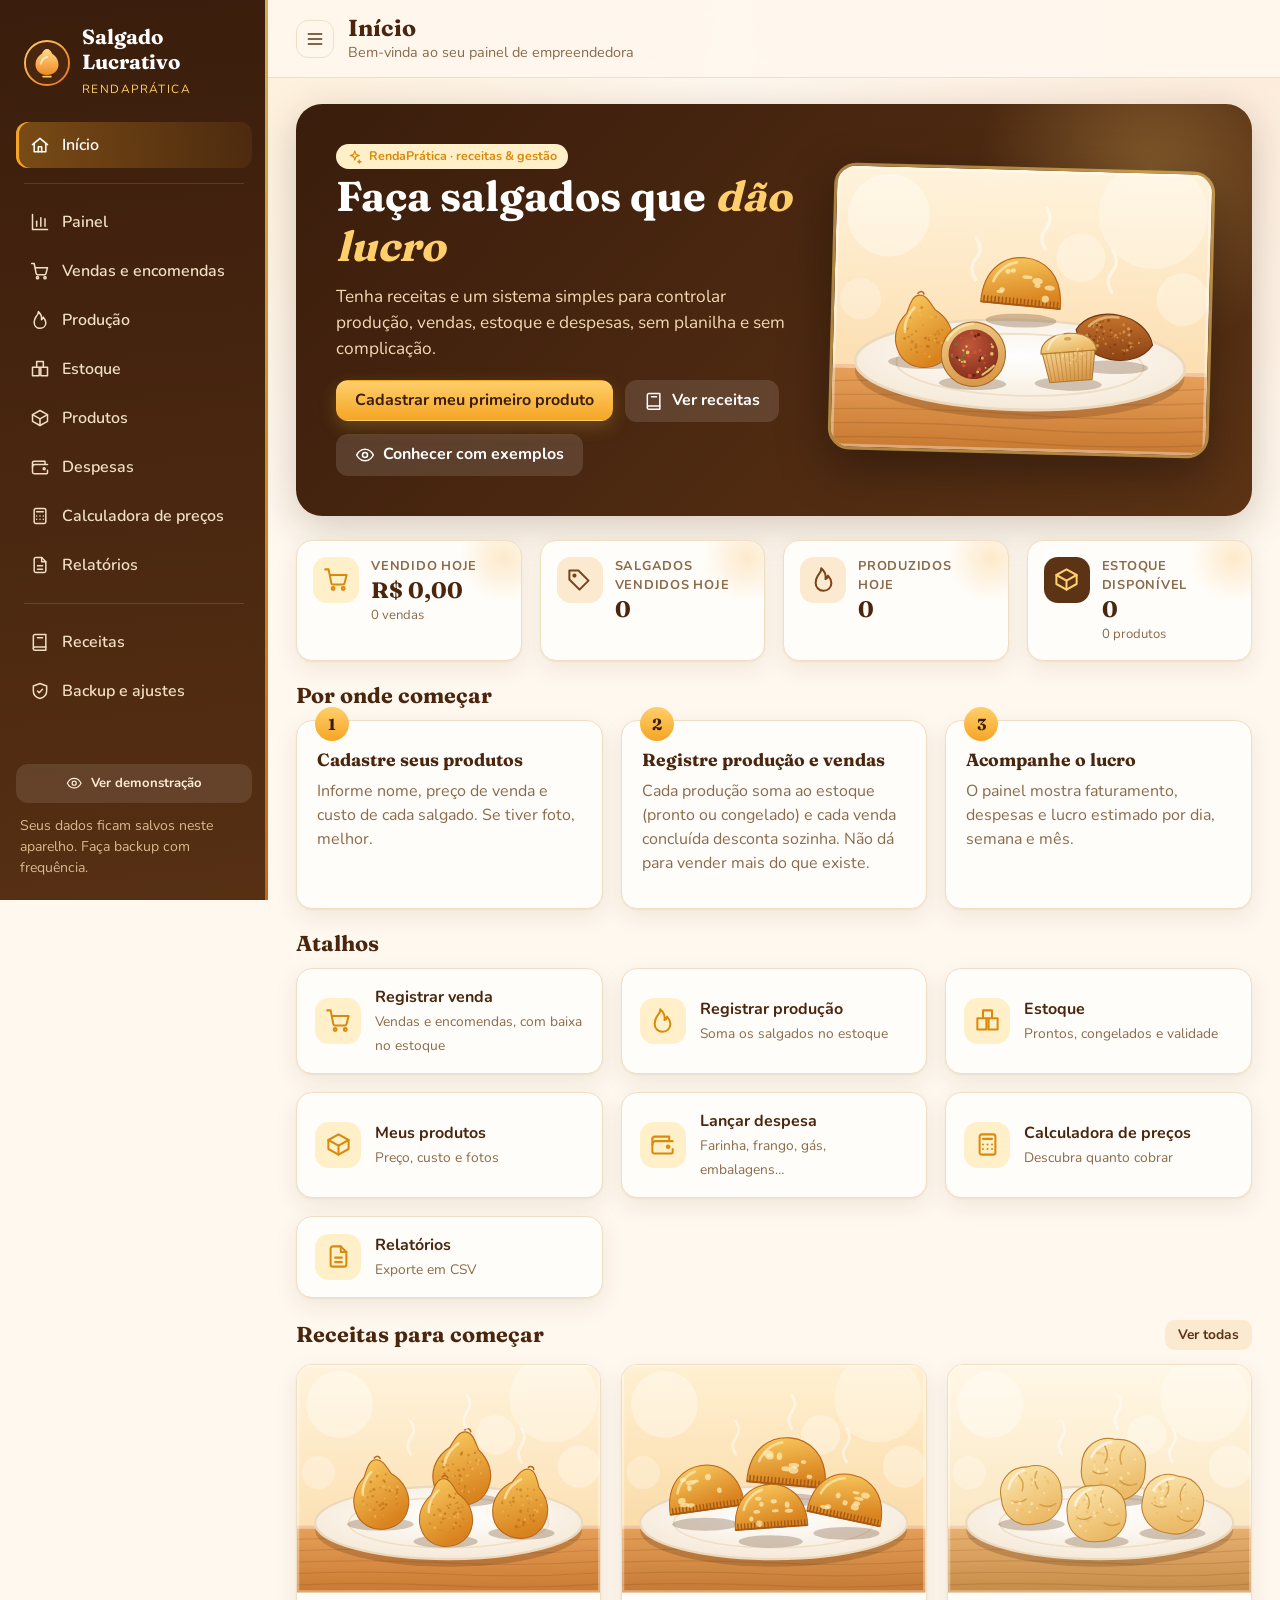
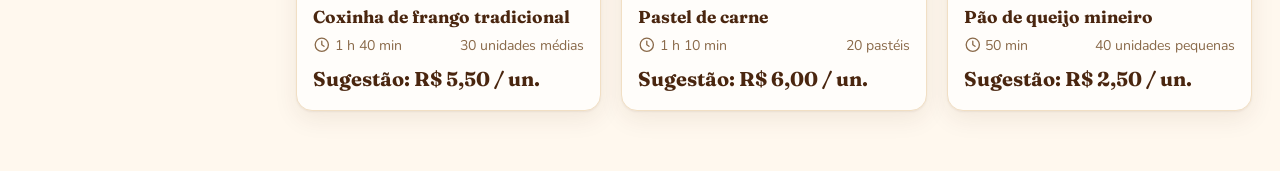
==== index.html @ 2cbf1160 "1commit" ====
<!DOCTYPE html>
<html lang="pt-BR">
<head>
<meta charset="utf-8">
<meta name="viewport" content="width=device-width, initial-scale=1, viewport-fit=cover">
<title>Salgado Lucrativo — Receitas e gestão para o seu negócio de salgados</title>
<meta name="description" content="Receitas e um sistema completo de vendas, produção, estoque e lucro para quem faz e vende salgados caseiros.">
<meta name="theme-color" content="#3a1d0c">
<link rel="stylesheet" href="css/style.css">
</head>
<body data-page="index" data-title="Início" data-sub="Bem-vinda ao seu painel de empreendedora">
<main id="content" class="content">
  <div class="loading"><div><div class="spinner"></div>Carregando…</div></div>
</main>
<script src="js/calc.js"></script>
<script src="js/database.js"></script>
<script src="js/art.js"></script>
<script src="js/auth.js"></script>
<script src="js/app.js"></script>
<script src="js/recipes-data.js"></script>
<script src="js/home.js"></script>
</body>
</html>
---- css/style.css ----
/* Salgado Lucrativo (RendaPrática) — tema laranja, creme, amarelo suave e marrom */
@font-face { font-family: 'Fraunces'; font-weight: 600; font-display: swap; src: url('../fonts/fraunces-latin-600-normal.woff2') format('woff2'); }
@font-face { font-family: 'Fraunces'; font-weight: 700; font-display: swap; src: url('../fonts/fraunces-latin-700-normal.woff2') format('woff2'); }
@font-face { font-family: 'Nunito'; font-weight: 400; font-display: swap; src: url('../fonts/nunito-latin-400-normal.woff2') format('woff2'); }
@font-face { font-family: 'Nunito'; font-weight: 600; font-display: swap; src: url('../fonts/nunito-latin-600-normal.woff2') format('woff2'); }
@font-face { font-family: 'Nunito'; font-weight: 700; font-display: swap; src: url('../fonts/nunito-latin-700-normal.woff2') format('woff2'); }
@font-face { font-family: 'Nunito'; font-weight: 800; font-display: swap; src: url('../fonts/nunito-latin-800-normal.woff2') format('woff2'); }

:root {
  --brown-950: #2a1408; --brown-900: #3a1d0c; --brown-800: #4a260f; --brown-700: #5c3315; --brown-600: #7a4318; --brown-500: #8f5a2c;
  --orange: #e8731a; --sun: #f5a524; --sun-600: #d98a0b; --sun-300: #ffcf6b; --sun-100: #fff0c9;
  --cream: #fff8ee; --beige: #fbe9d0; --beige-2: #f3d9b3; --paper: #fffdfa; --line: #f1dfc4;
  --text: #3b2412; --muted: #8a6a4a; --ok: #3f7d4f; --ok-bg: #e4f1e6; --warn: #b7791f; --warn-bg: #fbefd2; --bad: #b3372f; --bad-bg: #f9e0dc;
  --radius: 16px; --radius-sm: 10px;
  --shadow: 0 1px 2px rgba(74, 38, 15, .06), 0 8px 24px rgba(74, 38, 15, .08);
  --shadow-lg: 0 10px 40px rgba(58, 29, 12, .22);
  --sidebar-w: 268px;
  --font-body: 'Nunito', system-ui, -apple-system, 'Segoe UI', Roboto, sans-serif;
  --font-title: 'Fraunces', Georgia, 'Times New Roman', serif;
}
* { box-sizing: border-box; }
[hidden] { display: none !important; }
html { -webkit-text-size-adjust: 100%; }
body { margin: 0; font-family: var(--font-body); color: var(--text); background: var(--cream); line-height: 1.5; font-size: 16px;
  background-image: radial-gradient(circle at 12% -10%, rgba(245, 165, 36, .13), transparent 40%), radial-gradient(circle at 100% 0%, rgba(232, 115, 26, .10), transparent 35%); background-attachment: fixed; }
h1, h2, h3 { font-family: var(--font-title); color: var(--brown-800); line-height: 1.2; margin: 0 0 .5em; }
h1 { font-size: 1.9rem; } h2 { font-size: 1.35rem; } h3 { font-size: 1.1rem; }
p { margin: 0 0 .8em; } a { color: var(--brown-600); }
img, svg { max-width: 100%; }
button, input, select, textarea { font: inherit; color: inherit; }
.sr-only { position: absolute; width: 1px; height: 1px; overflow: hidden; clip: rect(0 0 0 0); white-space: nowrap; }
.icon { width: 1.25em; height: 1.25em; fill: none; stroke: currentColor; stroke-width: 1.8; stroke-linecap: round; stroke-linejoin: round; flex: none; vertical-align: -.2em; }

/* ---------- Estrutura ---------- */
.shell { min-height: 100vh; display: flex; }
.sidebar { width: var(--sidebar-w); flex: none; background: linear-gradient(175deg, var(--brown-900), var(--brown-700) 120%); color: #fdebd3; padding: 22px 16px; position: fixed; inset: 0 auto 0 0; display: flex; flex-direction: column; z-index: 60; overflow-y: auto; transition: transform .25s ease; }
.sidebar::after { content: ''; position: absolute; right: 0; top: 0; bottom: 0; width: 3px; background: linear-gradient(var(--sun-300), var(--sun), var(--orange)); opacity: .8; }
.brand { display: flex; align-items: center; gap: 12px; padding: 4px 8px 22px; text-decoration: none; color: inherit; }
.brand-logo { width: 46px; height: 46px; flex: none; }
.brand-name { font-family: var(--font-title); font-weight: 700; font-size: 1.28rem; color: #fff; line-height: 1.1; }
.brand-tag { font-size: .74rem; letter-spacing: .12em; text-transform: uppercase; color: var(--sun-300); }
.nav { display: flex; flex-direction: column; gap: 3px; }
.nav a { display: flex; align-items: center; gap: 12px; padding: 11px 14px; border-radius: 12px; color: #f1dfc4; text-decoration: none; font-weight: 600; transition: background .15s, color .15s; }
.nav a:hover { background: rgba(255, 255, 255, .08); color: #fff; }
.nav a.active { background: linear-gradient(90deg, rgba(245, 165, 36, .32), rgba(245, 165, 36, .08)); color: #fff; box-shadow: inset 3px 0 0 var(--sun); }
.nav-sep { height: 1px; background: rgba(255, 255, 255, .12); margin: 12px 8px; }
.side-foot { margin-top: auto; padding-top: 18px; font-size: .82rem; color: #d9b98f; }
.side-foot .btn { width: 100%; justify-content: center; }
.main-col { margin-left: var(--sidebar-w); flex: 1; min-width: 0; display: flex; flex-direction: column; }
.topbar { position: sticky; top: 0; z-index: 40; display: flex; align-items: center; gap: 14px; padding: 14px 28px; background: rgba(255, 248, 238, .88); backdrop-filter: blur(10px); border-bottom: 1px solid var(--line); }
.topbar h1 { font-size: 1.45rem; margin: 0; }
.topbar .sub { color: var(--muted); font-size: .9rem; margin: 0; }
.topbar .grow { flex: 1; min-width: 0; }
.menu-btn { display: none; }
.content { padding: 26px 28px 60px; max-width: 1280px; width: 100%; margin: 0 auto; }
.bottomnav { display: none; }
.backdrop { display: none; }

.demo-banner { background: linear-gradient(90deg, var(--sun-100), #fff1d2); border-bottom: 1px solid var(--sun-300); color: var(--brown-700); padding: 10px 28px; display: flex; gap: 12px; align-items: center; flex-wrap: wrap; font-size: .92rem; }
.demo-banner strong { color: var(--brown-800); }
.demo-banner .btn { padding: 6px 12px; font-size: .85rem; }
.pill { display: inline-flex; align-items: center; gap: 6px; padding: 3px 11px; border-radius: 999px; background: var(--beige); color: var(--brown-600); font-size: .78rem; font-weight: 700; }
.pill.gold { background: var(--sun-100); color: var(--sun-600); } .pill.ok { background: var(--ok-bg); color: var(--ok); } .pill.warn { background: var(--warn-bg); color: var(--warn); } .pill.bad { background: var(--bad-bg); color: var(--bad); }

/* ---------- Componentes ---------- */
.card { background: var(--paper); border: 1px solid var(--line); border-radius: var(--radius); box-shadow: var(--shadow); padding: 22px; }
.card + .card, .section + .section { margin-top: 22px; }
.grid > .card, .grid > .card + .card, .grid > .section, .grid > .section + .section { margin-top: 0; }
.card-head { display: flex; align-items: center; justify-content: space-between; gap: 12px; flex-wrap: wrap; margin-bottom: 14px; }
.card-head h2, .card-head h3 { margin: 0; }
.muted { color: var(--muted); } .small { font-size: .88rem; } .right { text-align: right; } .center { text-align: center; }
.grid { display: grid; gap: 18px; }
.g2 { grid-template-columns: repeat(2, minmax(0, 1fr)); } .g3 { grid-template-columns: repeat(3, minmax(0, 1fr)); } .g4 { grid-template-columns: repeat(4, minmax(0, 1fr)); }
.row { display: flex; gap: 12px; align-items: center; flex-wrap: wrap; }
.row.between { justify-content: space-between; }
.split-a { grid-template-columns: minmax(0, 1.7fr) minmax(0, 1fr); } .split-b { grid-template-columns: minmax(0, 1fr) minmax(0, 1.1fr); align-items: start; }
.section { margin-top: 24px; }
.page-intro { margin-bottom: 22px; color: var(--muted); max-width: 70ch; }

.btn { display: inline-flex; align-items: center; gap: 8px; border: 1px solid transparent; border-radius: 12px; padding: 10px 18px; font-weight: 700; cursor: pointer; background: var(--beige); color: var(--brown-700); text-decoration: none; transition: transform .1s, box-shadow .15s, background .15s; line-height: 1.2; }
.btn:hover { background: var(--beige-2); } .btn:active { transform: translateY(1px); }
.btn:focus-visible, input:focus-visible, select:focus-visible, textarea:focus-visible, a:focus-visible, summary:focus-visible { outline: 3px solid var(--sun); outline-offset: 2px; }
.btn.primary { background: linear-gradient(180deg, var(--brown-600), var(--brown-800)); color: #fff; box-shadow: 0 6px 16px rgba(74, 38, 15, .28); }
.btn.primary:hover { background: linear-gradient(180deg, var(--brown-500), var(--brown-700)); }
.btn.gold { background: linear-gradient(180deg, var(--sun-300), var(--sun)); color: var(--brown-900); box-shadow: 0 6px 16px rgba(176, 138, 52, .35); }
.btn.gold:hover { background: linear-gradient(180deg, #ffd98a, var(--sun-600)); }
.btn.danger { background: var(--bad-bg); color: var(--bad); } .btn.danger:hover { background: #f3c9c3; }
.btn.danger.solid { background: var(--bad); color: #fff; } .btn.danger.solid:hover { background: #962d27; }
.btn.ghost { background: transparent; border-color: var(--line); } .btn.ghost:hover { background: var(--beige); }
.btn.sm { padding: 6px 12px; font-size: .86rem; border-radius: 10px; }
.btn.icon-only { padding: 8px; } .btn:disabled { opacity: .55; cursor: not-allowed; }

.field { display: flex; flex-direction: column; gap: 5px; min-width: 0; }
.field label, .label { font-weight: 700; font-size: .9rem; color: var(--brown-700); }
.field label .opt { font-weight: 400; color: var(--muted); }
input[type=text], input[type=date], input[type=number], input[type=month], select, textarea { width: 100%; border: 1.5px solid var(--beige-2); background: #fff; border-radius: var(--radius-sm); padding: 11px 13px; min-height: 46px; transition: border-color .15s, box-shadow .15s; }
textarea { min-height: 96px; resize: vertical; }
input:focus, select:focus, textarea:focus { border-color: var(--sun); box-shadow: 0 0 0 3px rgba(245, 165, 36, .25); outline: none; }
.field.invalid input, .field.invalid select, .field.invalid textarea { border-color: var(--bad); background: #fffafa; }
.err { color: var(--bad); font-size: .83rem; min-height: 0; } .err:empty { display: none; }
.hint { color: var(--muted); font-size: .83rem; }
.form-grid { display: grid; gap: 16px; grid-template-columns: repeat(12, minmax(0, 1fr)); }
.form-grid > * { grid-column: span 12; }
.c3 { grid-column: span 3 !important; } .c4 { grid-column: span 4 !important; } .c5 { grid-column: span 5 !important; } .c6 { grid-column: span 6 !important; } .c8 { grid-column: span 8 !important; }
.form-actions { display: flex; gap: 10px; flex-wrap: wrap; margin-top: 6px; }
.check { display: flex; gap: 10px; align-items: flex-start; font-size: .94rem; } .check input { width: 20px; height: 20px; margin-top: 2px; accent-color: var(--brown-600); }
.segmented { display: inline-flex; background: var(--beige); border-radius: 12px; padding: 4px; gap: 2px; flex-wrap: wrap; }
.segmented button { border: 0; background: transparent; padding: 8px 16px; border-radius: 9px; font-weight: 700; cursor: pointer; color: var(--brown-600); }
.segmented button.on { background: #fff; color: var(--brown-800); box-shadow: 0 1px 4px rgba(74, 38, 15, .18); }
.liveline { display: flex; gap: 22px; flex-wrap: wrap; background: var(--cream); border: 1px dashed var(--sun); border-radius: 12px; padding: 12px 16px; }
.liveline b { font-size: 1.15rem; color: var(--brown-800); display: block; } .liveline span { font-size: .8rem; color: var(--muted); text-transform: uppercase; letter-spacing: .05em; }
.pos { color: var(--ok) !important; } .neg { color: var(--bad) !important; }

/* Cartões de indicadores */
.stat { position: relative; overflow: hidden; background: var(--paper); border: 1px solid var(--line); border-radius: var(--radius); padding: 18px 18px 16px; box-shadow: var(--shadow); display: flex; gap: 14px; align-items: flex-start; }
.stat::after { content: ''; position: absolute; right: -28px; top: -28px; width: 90px; height: 90px; border-radius: 50%; background: radial-gradient(circle, rgba(245, 165, 36, .22), transparent 70%); }
.stat .ico { width: 46px; height: 46px; border-radius: 14px; display: grid; place-items: center; background: var(--beige); color: var(--brown-600); flex: none; font-size: 1.35rem; }
.stat.gold .ico { background: var(--sun-100); color: var(--sun-600); } .stat.green .ico { background: var(--ok-bg); color: var(--ok); } .stat.red .ico { background: var(--bad-bg); color: var(--bad); } .stat.dark .ico { background: var(--brown-700); color: var(--sun-300); }
.stat .k { font-size: .8rem; text-transform: uppercase; letter-spacing: .06em; color: var(--muted); font-weight: 700; }
.stat .v { font-family: var(--font-title); font-size: 1.65rem; font-weight: 700; color: var(--brown-800); line-height: 1.15; margin-top: 2px; word-break: break-word; }
.stat .n { font-size: .82rem; color: var(--muted); margin-top: 2px; }
.stat.feature { background: linear-gradient(135deg, var(--brown-800), var(--brown-600)); border: 0; color: #fdebd3; }
.stat.feature .k, .stat.feature .n { color: var(--sun-300); } .stat.feature .v { color: #fff; } .stat.feature .ico { background: rgba(255, 255, 255, .14); color: var(--sun-300); }
.stat > div:last-child { min-width: 0; flex: 1; }
.g4 .stat { gap: 12px; padding: 16px; } .g4 .stat .v { font-size: 1.4rem; }

/* Tabelas (viram cartões no celular) */
.table-wrap { overflow-x: auto; border: 1px solid var(--line); border-radius: var(--radius-sm); background: #fff; }
table { width: 100%; border-collapse: collapse; font-size: .94rem; }
th { text-align: left; background: var(--beige); color: var(--brown-700); font-size: .78rem; text-transform: uppercase; letter-spacing: .06em; padding: 11px 14px; white-space: nowrap; }
td { padding: 12px 14px; border-top: 1px solid var(--line); vertical-align: middle; }
tbody tr:hover { background: #fffaf2; }
td.num, th.num { text-align: right; white-space: nowrap; font-variant-numeric: tabular-nums; }
td.actions { white-space: nowrap; text-align: right; }
tfoot td { font-weight: 800; background: var(--cream); }
.empty { text-align: center; padding: 38px 18px; color: var(--muted); }
.empty svg.art { width: 150px; margin: 0 auto 10px; display: block; border-radius: 18px; }

/* Produtos / receitas: grade de cartões com imagem */
.cards-grid { display: grid; gap: 20px; grid-template-columns: repeat(auto-fill, minmax(250px, 1fr)); }
.tile { background: var(--paper); border: 1px solid var(--line); border-radius: var(--radius); box-shadow: var(--shadow); overflow: hidden; display: flex; flex-direction: column; transition: transform .18s, box-shadow .18s; }
.tile:hover { transform: translateY(-3px); box-shadow: 0 14px 34px rgba(74, 38, 15, .16); }
.tile .thumb { aspect-ratio: 4 / 3; background: var(--beige); position: relative; overflow: hidden; }
.tile .thumb > img, .tile .thumb > svg { width: 100%; height: 100%; object-fit: cover; display: block; }
.tile .thumb .badge { position: absolute; top: 10px; left: 10px; }
.tile .thumb .badge.r { left: auto; right: 10px; }
.tile .body { padding: 14px 16px 16px; display: flex; flex-direction: column; gap: 8px; flex: 1; }
.tile h3 { margin: 0; font-size: 1.08rem; }
.tile .meta { display: flex; justify-content: space-between; gap: 8px; font-size: .88rem; color: var(--muted); }
.tile .price { font-family: var(--font-title); font-weight: 700; color: var(--brown-800); font-size: 1.25rem; }
.tile .foot { margin-top: auto; display: flex; gap: 8px; padding-top: 6px; }
.tile .foot .btn { flex: 1; justify-content: center; }
button.tile { text-align: left; padding: 0; cursor: pointer; font: inherit; color: inherit; }

.chips { display: flex; gap: 8px; flex-wrap: wrap; }
.chip { border: 1.5px solid var(--beige-2); background: #fff; color: var(--brown-600); padding: 7px 15px; border-radius: 999px; font-weight: 700; font-size: .88rem; cursor: pointer; }
.chip:hover { border-color: var(--sun); } .chip.on { background: var(--brown-700); border-color: var(--brown-700); color: #fff; }
.toolbar { display: flex; gap: 12px; align-items: center; flex-wrap: wrap; margin-bottom: 18px; }
.toolbar .search { position: relative; flex: 1; min-width: 200px; max-width: 380px; }
.toolbar .search input { padding-left: 40px; } .toolbar .search .icon { position: absolute; left: 13px; top: 50%; transform: translateY(-50%); color: var(--muted); }

.chart-box { position: relative; height: 320px; } .chart-box.sm { height: 260px; }
.bars { display: flex; flex-direction: column; gap: 10px; }
.bar-row { display: grid; grid-template-columns: minmax(90px, 150px) minmax(0, 1fr) auto; gap: 10px; align-items: center; font-size: .9rem; }
.bar-row > span { min-width: 0; overflow-wrap: anywhere; } .bar-row > b { white-space: nowrap; }
.bar-track { background: var(--beige); height: 12px; border-radius: 99px; overflow: hidden; } .bar-fill { height: 100%; border-radius: 99px; background: linear-gradient(90deg, var(--orange), var(--sun)); }
.rank { width: 26px; height: 26px; border-radius: 50%; background: var(--sun-100); color: var(--sun-600); display: inline-grid; place-items: center; font-weight: 800; font-size: .8rem; margin-right: 8px; }

/* Diálogos e avisos */
dialog { border: 0; border-radius: 20px; padding: 0; width: min(680px, calc(100vw - 24px)); max-height: calc(100vh - 24px); box-shadow: var(--shadow-lg); background: var(--paper); color: var(--text); }
dialog.wide { width: min(860px, calc(100vw - 24px)); }
dialog::backdrop { background: rgba(42, 20, 8, .6); backdrop-filter: blur(3px); }
.dlg-head { display: flex; align-items: center; justify-content: space-between; gap: 12px; padding: 18px 24px; border-bottom: 1px solid var(--line); background: var(--cream); position: sticky; top: 0; z-index: 2; }
.dlg-head h2 { margin: 0; } .dlg-body { padding: 22px 24px 26px; }
dialog.confirm { width: min(440px, calc(100vw - 24px)); } dialog.confirm .dlg-body { text-align: center; } dialog.confirm .form-actions { justify-content: center; }
.confirm-ico { width: 56px; height: 56px; border-radius: 50%; display: grid; place-items: center; margin: 0 auto 12px; background: var(--bad-bg); color: var(--bad); font-size: 1.7rem; }
.confirm-ico.neutral { background: var(--sun-100); color: var(--sun-600); }
.toasts { position: fixed; right: 18px; bottom: 18px; z-index: 200; display: flex; flex-direction: column; gap: 10px; max-width: min(380px, calc(100vw - 36px)); }
.toast { display: flex; gap: 10px; align-items: flex-start; background: var(--brown-800); color: #fff; padding: 13px 16px; border-radius: 14px; box-shadow: var(--shadow-lg); animation: toast-in .25s ease; border-left: 5px solid var(--sun); font-weight: 600; }
.toast.ok { border-left-color: #6cc283; } .toast.err { border-left-color: #f08a80; } .toast .icon { margin-top: 2px; }
@keyframes toast-in { from { opacity: 0; transform: translateY(12px); } to { opacity: 1; transform: none; } }
.alert { display: flex; gap: 12px; padding: 14px 16px; border-radius: 12px; background: var(--warn-bg); color: #6e4308; border: 1px solid #fbd9a0; align-items: flex-start; }
.alert.bad { background: var(--bad-bg); color: #7a231d; border-color: #ecb7b0; } .alert.ok { background: var(--ok-bg); color: #25552f; border-color: #bcdcc2; } .alert .icon { margin-top: 3px; }
details.help { background: var(--cream); border: 1px solid var(--line); border-radius: 12px; padding: 10px 16px; margin-bottom: 18px; } details.help summary { cursor: pointer; font-weight: 700; color: var(--brown-700); } details.help p { margin: 10px 0 0; color: var(--muted); font-size: .92rem; }
.photo-pick { display: flex; gap: 14px; align-items: center; flex-wrap: wrap; } .photo-pick .preview { width: 110px; height: 82px; border-radius: 12px; overflow: hidden; background: var(--beige); border: 1px dashed var(--beige-2); display: grid; place-items: center; color: var(--muted); font-size: .8rem; text-align: center; } .photo-pick .preview img { width: 100%; height: 100%; object-fit: cover; }
.loading { display: grid; place-items: center; min-height: 40vh; color: var(--muted); } .spinner { width: 34px; height: 34px; border: 4px solid var(--beige-2); border-top-color: var(--sun); border-radius: 50%; animation: spin 1s linear infinite; margin: 0 auto 10px; } @keyframes spin { to { transform: rotate(360deg); } }

/* Receita aberta */
.recipe-hero { aspect-ratio: 16 / 7; border-radius: 16px; overflow: hidden; margin-bottom: 18px; background: var(--beige); } .recipe-hero > * { width: 100%; height: 100%; object-fit: cover; display: block; }
.facts { display: grid; grid-template-columns: repeat(auto-fit, minmax(150px, 1fr)); gap: 12px; margin-bottom: 18px; }
.fact { background: var(--cream); border: 1px solid var(--line); border-radius: 12px; padding: 10px 14px; } .fact span { display: block; font-size: .75rem; text-transform: uppercase; letter-spacing: .06em; color: var(--muted); font-weight: 700; } .fact b { font-family: var(--font-title); font-size: 1.1rem; color: var(--brown-800); }
.recipe-cols { display: grid; grid-template-columns: 1fr 1.4fr; gap: 24px; } ul.ingredients { padding-left: 0; list-style: none; margin: 0; } ul.ingredients li { padding: 8px 0 8px 28px; border-bottom: 1px dashed var(--line); position: relative; } ul.ingredients li::before { content: ''; position: absolute; left: 6px; top: 15px; width: 10px; height: 10px; border-radius: 50%; background: var(--sun); } ol.steps { padding-left: 22px; margin: 0; } ol.steps li { padding: 6px 0; } ol.steps li::marker { color: var(--sun-600); font-weight: 800; }
.slots { display: grid; grid-template-columns: repeat(auto-fit, minmax(18px, 1fr)); gap: 4px; max-width: 520px; margin-top: 10px; } .slots i { height: 10px; border-radius: 3px; background: var(--beige-2); } .slots i.on { background: linear-gradient(90deg, var(--orange), var(--sun)); }

/* Início (landing) */
.hero { display: grid; grid-template-columns: 1.1fr .9fr; gap: 30px; align-items: center; background: linear-gradient(135deg, var(--brown-900), var(--brown-700)); border-radius: 26px; padding: 40px; color: #fdebd3; position: relative; overflow: hidden; box-shadow: var(--shadow-lg); }
.hero::before { content: ''; position: absolute; width: 380px; height: 380px; right: -90px; top: -120px; border-radius: 50%; background: radial-gradient(circle, rgba(255, 207, 107, .28), transparent 65%); }
.hero h1 { color: #fff; font-size: 2.6rem; margin-bottom: .3em; } .hero h1 em { color: var(--sun-300); font-style: italic; }
.hero p { font-size: 1.08rem; color: #f3d9b3; max-width: 46ch; } .hero .hero-art { border-radius: 22px; overflow: hidden; box-shadow: 0 18px 50px rgba(0, 0, 0, .35); border: 3px solid rgba(255, 207, 107, .55); transform: rotate(1.5deg); position: relative; } .hero .hero-art svg { display: block; width: 100%; height: auto; }
.steps3 { counter-reset: s; display: grid; grid-template-columns: repeat(3, 1fr); gap: 18px; }
.steps3 > div { counter-increment: s; position: relative; background: var(--paper); border: 1px solid var(--line); border-radius: var(--radius); padding: 22px 20px 20px 20px; box-shadow: var(--shadow); } .steps3 > div::before { content: counter(s); position: absolute; top: -14px; left: 18px; width: 34px; height: 34px; border-radius: 50%; background: linear-gradient(var(--sun-300), var(--sun)); color: var(--brown-900); display: grid; place-items: center; font-family: var(--font-title); font-weight: 700; } .steps3 h3 { margin-top: 6px; }
.shortcut { display: flex; gap: 14px; align-items: center; text-decoration: none; color: inherit; padding: 16px 18px; border-radius: var(--radius); background: var(--paper); border: 1px solid var(--line); box-shadow: var(--shadow); transition: transform .15s, border-color .15s; } .shortcut:hover { transform: translateY(-2px); border-color: var(--sun); } .shortcut .ico { width: 46px; height: 46px; border-radius: 14px; display: grid; place-items: center; background: var(--sun-100); color: var(--sun-600); font-size: 1.35rem; flex: none; } .shortcut b { display: block; color: var(--brown-800); } .shortcut span { font-size: .86rem; color: var(--muted); }

/* ---------- Responsivo ---------- */
@media (max-width: 1100px) { .g4 { grid-template-columns: repeat(2, minmax(0, 1fr)); } .g3 { grid-template-columns: repeat(2, minmax(0, 1fr)); } .hero { grid-template-columns: 1fr; } .hero .hero-art { max-width: 520px; } }
@media (max-width: 900px) {
  .sidebar { transform: translateX(-102%); box-shadow: var(--shadow-lg); } body.nav-open .sidebar { transform: none; }
  body.nav-open .backdrop { display: block; position: fixed; inset: 0; background: rgba(42, 20, 8, .55); z-index: 55; }
  .main-col { margin-left: 0; } .menu-btn { display: inline-flex; } .topbar { padding: 10px 14px; } .topbar h1 { font-size: 1.2rem; } .topbar .sub { display: none; }
  .content { padding: 18px 14px 96px; } .demo-banner { padding: 10px 14px; }
  .bottomnav { display: flex; position: fixed; left: 0; right: 0; bottom: 0; z-index: 50; background: var(--brown-900); padding: 6px 6px calc(6px + env(safe-area-inset-bottom)); box-shadow: 0 -6px 24px rgba(42, 20, 8, .3); border-top: 2px solid var(--sun); }
  .bottomnav a, .bottomnav button { flex: 1; display: flex; flex-direction: column; align-items: center; gap: 2px; padding: 6px 2px; color: #d9b98f; text-decoration: none; font-size: .68rem; font-weight: 700; background: none; border: 0; cursor: pointer; border-radius: 10px; }
  .bottomnav .icon { width: 1.5em; height: 1.5em; } .bottomnav a.active { color: var(--sun-300); background: rgba(255, 255, 255, .08); }
  .g2, .g3, .split-a, .split-b { grid-template-columns: minmax(0, 1fr); } .recipe-cols { grid-template-columns: 1fr; } .steps3 { grid-template-columns: 1fr; gap: 26px; } .hero { padding: 26px 20px; border-radius: 20px; } .hero h1 { font-size: 2rem; }
  .c3, .c4, .c5, .c6, .c8 { grid-column: span 12 !important; } .form-grid .c3.keep, .form-grid .c4.keep, .form-grid .c6.keep { grid-column: span 6 !important; }
  .toasts { left: 14px; right: 14px; bottom: 84px; max-width: none; }
  /* tabelas viram cartões */
  table.stack, table.stack tbody, table.stack tr, table.stack td { display: block; width: 100%; } table.stack thead { display: none; } .table-wrap:has(table.stack) { border: 0; background: transparent; overflow: visible; }
  table.stack tr { background: #fff; border: 1px solid var(--line); border-radius: 14px; margin-bottom: 12px; padding: 8px 4px; box-shadow: var(--shadow); } table.stack td { border: 0; padding: 6px 14px; display: flex; justify-content: space-between; gap: 14px; text-align: right !important; white-space: normal !important; }
  table.stack td::before { content: attr(data-label); font-weight: 700; color: var(--muted); font-size: .8rem; text-transform: uppercase; letter-spacing: .04em; text-align: left; flex: none; }
  table.stack td.actions { justify-content: flex-end; padding-top: 10px; } table.stack td.actions::before { display: none; } table.stack tfoot { display: block; } table.stack tfoot tr { background: var(--cream); } table.stack tfoot td:empty { display: none; }
  dialog, dialog.wide { width: 100vw; max-width: 100vw; max-height: 100vh; height: 100%; border-radius: 0; margin: 0; } .dlg-head { padding: 14px 16px; } .dlg-body { padding: 16px; } dialog.confirm { height: auto; border-radius: 20px; margin: auto; width: calc(100vw - 24px); }
  .chart-box { height: 260px; } .bar-row { grid-template-columns: minmax(70px, 120px) minmax(0, 1fr) auto; gap: 8px; }
  .demo-banner { gap: 8px; font-size: .85rem; } .demo-banner > span { flex-basis: 100%; } .demo-banner .btn { padding: 6px 11px; font-size: .8rem; }
}
@media (max-width: 520px) { .g4 { grid-template-columns: 1fr; } .stat .v { font-size: 1.45rem; } .cards-grid { grid-template-columns: 1fr 1fr; gap: 12px; } .tile .body { padding: 10px 11px 12px; } .tile .foot .btn span { display: none; } .card { padding: 16px; } h1 { font-size: 1.6rem; } }
@media (max-width: 380px) { .cards-grid { grid-template-columns: 1fr; } }
@media print { .sidebar, .topbar, .bottomnav, .demo-banner, .toasts, .btn, .toolbar { display: none !important; } .main-col { margin: 0; } body { background: #fff; } .card, .stat { box-shadow: none; } }
@media (prefers-reduced-motion: reduce) { * { animation: none !important; transition: none !important; } }

/* ---------- Calculadora: linhas de ingrediente ---------- */
.ing-row { display: grid; grid-template-columns: minmax(0, 1.4fr) minmax(0, 1.3fr) minmax(0, 1.3fr) minmax(0, .9fr) minmax(70px, auto) auto; gap: 8px; align-items: center; margin-bottom: 8px; padding-bottom: 8px; border-bottom: 1px dashed var(--line); }
.ing-pair { display: grid; grid-template-columns: minmax(0, 1fr) minmax(0, 1fr); gap: 4px; }
.ing-row input, .ing-row select { min-width: 0; width: 100%; padding: 9px 10px; border: 1px solid var(--line); border-radius: 10px; background: #fff; }
.ing-cost { font-weight: 800; text-align: right; font-size: .9rem; }
.ing-cost.neg { font-size: .72rem; font-weight: 600; text-align: left; }
@media (max-width: 900px) {
  .ing-row { grid-template-columns: 1fr 1fr; }
  .ing-row > input[data-f="name"], .ing-row > .ing-pair { grid-column: 1 / -1; }
  .ing-cost { text-align: right; }
  .ing-row > .btn { grid-column: 1 / -1; justify-self: end; }
}
.alert.warn { background: var(--warn-bg); }

.thumb { position: relative; }
.thumb img.ph, .view-photo img.ph { position: absolute; inset: 0; width: 100%; height: 100%; object-fit: cover; }
.recipe-hero { position: relative; overflow: hidden; }
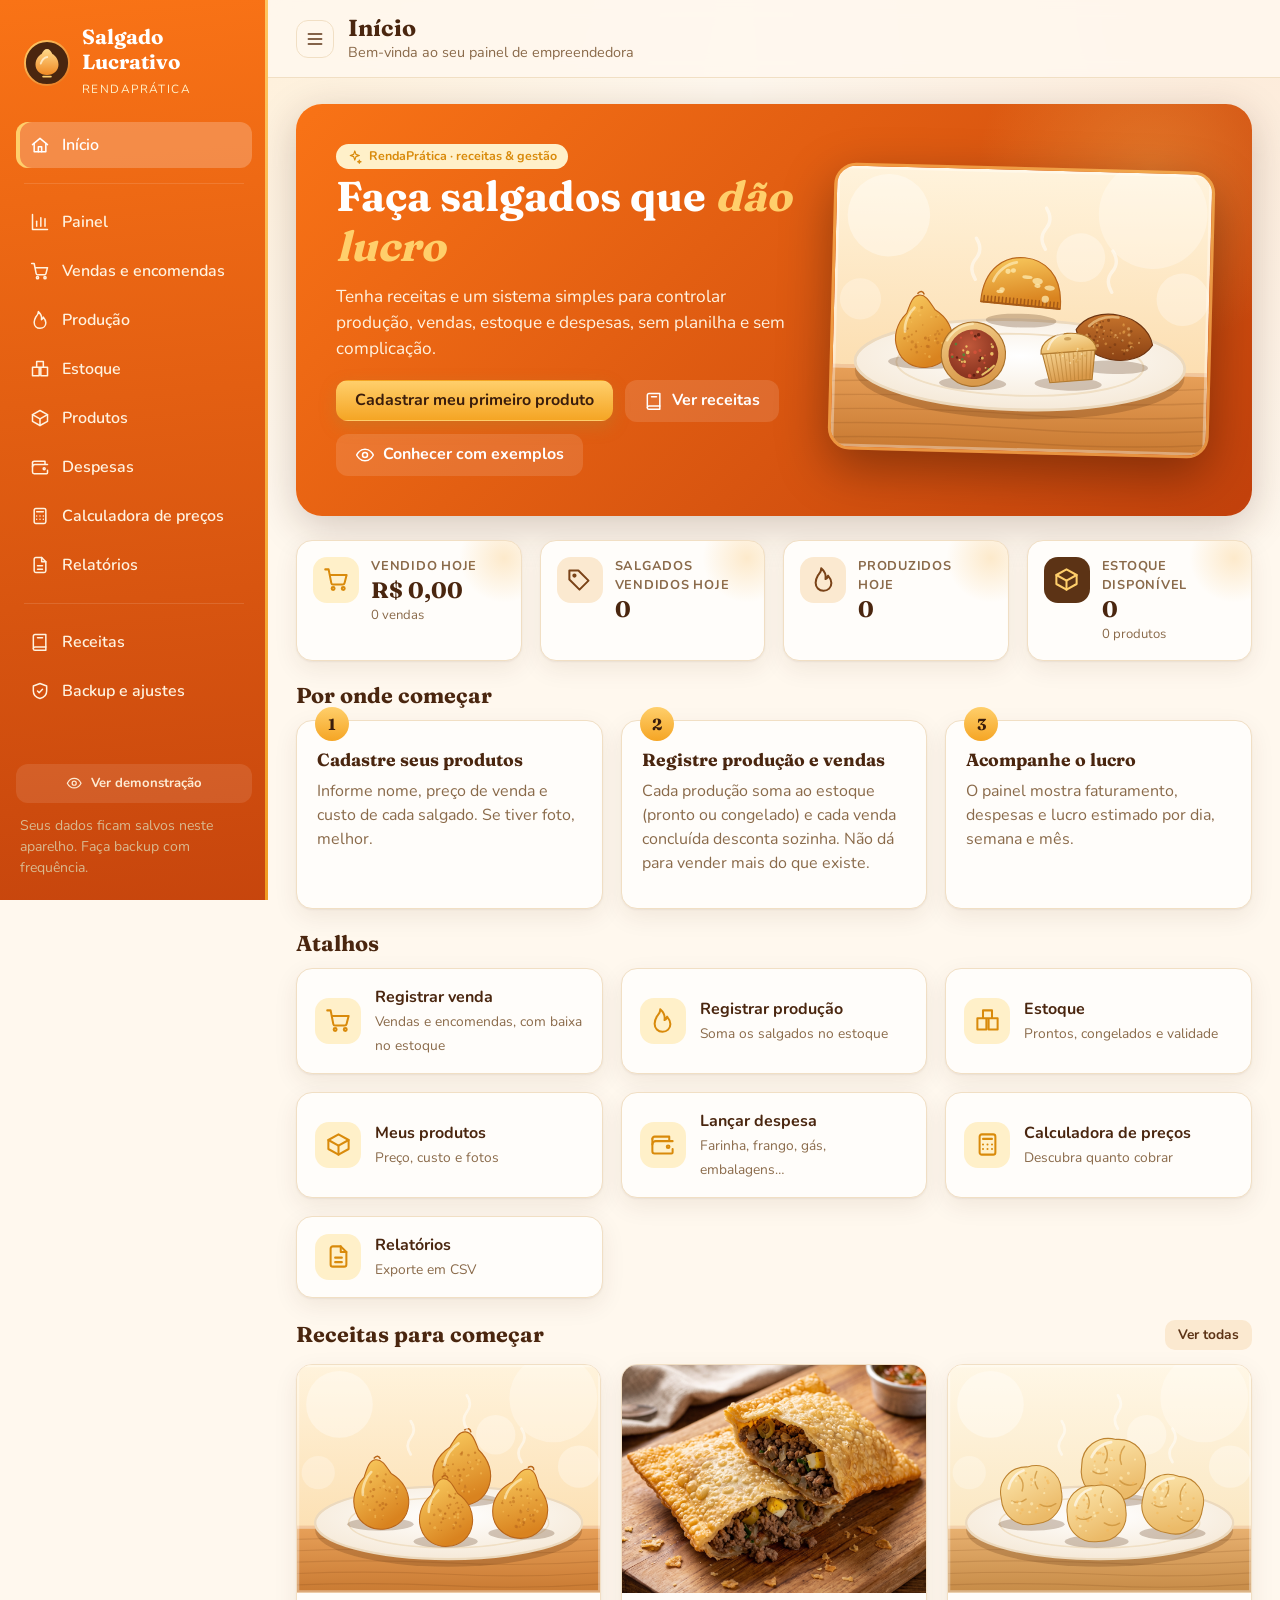
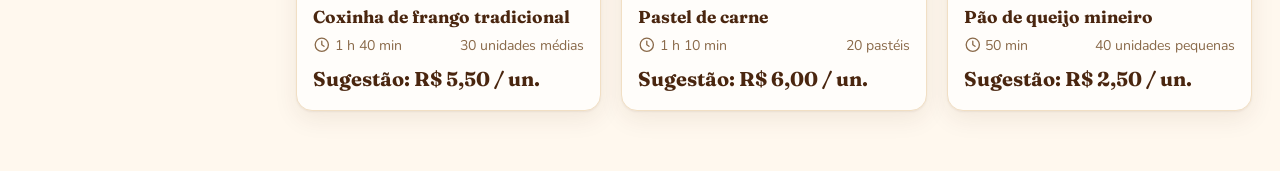
==== commit 3af91596: "salgados" ====
--- a/index.html
+++ b/index.html
@@ -5,7 +5,7 @@
 <meta name="viewport" content="width=device-width, initial-scale=1, viewport-fit=cover">
 <title>Salgado Lucrativo — Receitas e gestão para o seu negócio de salgados</title>
 <meta name="description" content="Receitas e um sistema completo de vendas, produção, estoque e lucro para quem faz e vende salgados caseiros.">
-<meta name="theme-color" content="#3a1d0c">
+<meta name="theme-color" content="#c2410c">
 <link rel="stylesheet" href="css/style.css">
 </head>
 <body data-page="index" data-title="Início" data-sub="Bem-vinda ao seu painel de empreendedora">
--- a/css/style.css
+++ b/css/style.css
@@ -8,7 +8,7 @@
 
 :root {
   --brown-950: #2a1408; --brown-900: #3a1d0c; --brown-800: #4a260f; --brown-700: #5c3315; --brown-600: #7a4318; --brown-500: #8f5a2c;
-  --orange: #e8731a; --sun: #f5a524; --sun-600: #d98a0b; --sun-300: #ffcf6b; --sun-100: #fff0c9;
+  --orange: #ea580c; --orange-600: #c2410c; --orange-400: #f97316; --orange-100: #ffedd5; --sun: #f5a524; --sun-600: #d98a0b; --sun-300: #ffcf6b; --sun-100: #fff0c9;
   --cream: #fff8ee; --beige: #fbe9d0; --beige-2: #f3d9b3; --paper: #fffdfa; --line: #f1dfc4;
   --text: #3b2412; --muted: #8a6a4a; --ok: #3f7d4f; --ok-bg: #e4f1e6; --warn: #b7791f; --warn-bg: #fbefd2; --bad: #b3372f; --bad-bg: #f9e0dc;
   --radius: 16px; --radius-sm: 10px;
@@ -25,7 +25,7 @@
   background-image: radial-gradient(circle at 12% -10%, rgba(245, 165, 36, .13), transparent 40%), radial-gradient(circle at 100% 0%, rgba(232, 115, 26, .10), transparent 35%); background-attachment: fixed; }
 h1, h2, h3 { font-family: var(--font-title); color: var(--brown-800); line-height: 1.2; margin: 0 0 .5em; }
 h1 { font-size: 1.9rem; } h2 { font-size: 1.35rem; } h3 { font-size: 1.1rem; }
-p { margin: 0 0 .8em; } a { color: var(--brown-600); }
+p { margin: 0 0 .8em; } a { color: var(--orange-600); }
 img, svg { max-width: 100%; }
 button, input, select, textarea { font: inherit; color: inherit; }
 .sr-only { position: absolute; width: 1px; height: 1px; overflow: hidden; clip: rect(0 0 0 0); white-space: nowrap; }
@@ -33,16 +33,16 @@
 
 /* ---------- Estrutura ---------- */
 .shell { min-height: 100vh; display: flex; }
-.sidebar { width: var(--sidebar-w); flex: none; background: linear-gradient(175deg, var(--brown-900), var(--brown-700) 120%); color: #fdebd3; padding: 22px 16px; position: fixed; inset: 0 auto 0 0; display: flex; flex-direction: column; z-index: 60; overflow-y: auto; transition: transform .25s ease; }
-.sidebar::after { content: ''; position: absolute; right: 0; top: 0; bottom: 0; width: 3px; background: linear-gradient(var(--sun-300), var(--sun), var(--orange)); opacity: .8; }
+.sidebar { width: var(--sidebar-w); flex: none; background: linear-gradient(175deg, var(--orange-400), var(--orange-600) 110%); color: #fff7ed; padding: 22px 16px; position: fixed; inset: 0 auto 0 0; display: flex; flex-direction: column; z-index: 60; overflow-y: auto; transition: transform .25s ease; }
+.sidebar::after { content: ''; position: absolute; right: 0; top: 0; bottom: 0; width: 3px; background: linear-gradient(var(--sun-300), var(--sun)); opacity: .9; }
 .brand { display: flex; align-items: center; gap: 12px; padding: 4px 8px 22px; text-decoration: none; color: inherit; }
 .brand-logo { width: 46px; height: 46px; flex: none; }
 .brand-name { font-family: var(--font-title); font-weight: 700; font-size: 1.28rem; color: #fff; line-height: 1.1; }
-.brand-tag { font-size: .74rem; letter-spacing: .12em; text-transform: uppercase; color: var(--sun-300); }
+.brand-tag { font-size: .74rem; letter-spacing: .12em; text-transform: uppercase; color: #fff0c9; }
 .nav { display: flex; flex-direction: column; gap: 3px; }
-.nav a { display: flex; align-items: center; gap: 12px; padding: 11px 14px; border-radius: 12px; color: #f1dfc4; text-decoration: none; font-weight: 600; transition: background .15s, color .15s; }
-.nav a:hover { background: rgba(255, 255, 255, .08); color: #fff; }
-.nav a.active { background: linear-gradient(90deg, rgba(245, 165, 36, .32), rgba(245, 165, 36, .08)); color: #fff; box-shadow: inset 3px 0 0 var(--sun); }
+.nav a { display: flex; align-items: center; gap: 12px; padding: 11px 14px; border-radius: 12px; color: #fff3e0; text-decoration: none; font-weight: 600; transition: background .15s, color .15s; }
+.nav a:hover { background: rgba(255, 255, 255, .16); color: #fff; }
+.nav a.active { background: rgba(255, 255, 255, .22); color: #fff; box-shadow: inset 4px 0 0 var(--sun-300); }
 .nav-sep { height: 1px; background: rgba(255, 255, 255, .12); margin: 12px 8px; }
 .side-foot { margin-top: auto; padding-top: 18px; font-size: .82rem; color: #d9b98f; }
 .side-foot .btn { width: 100%; justify-content: center; }
@@ -80,8 +80,8 @@
 .btn { display: inline-flex; align-items: center; gap: 8px; border: 1px solid transparent; border-radius: 12px; padding: 10px 18px; font-weight: 700; cursor: pointer; background: var(--beige); color: var(--brown-700); text-decoration: none; transition: transform .1s, box-shadow .15s, background .15s; line-height: 1.2; }
 .btn:hover { background: var(--beige-2); } .btn:active { transform: translateY(1px); }
 .btn:focus-visible, input:focus-visible, select:focus-visible, textarea:focus-visible, a:focus-visible, summary:focus-visible { outline: 3px solid var(--sun); outline-offset: 2px; }
-.btn.primary { background: linear-gradient(180deg, var(--brown-600), var(--brown-800)); color: #fff; box-shadow: 0 6px 16px rgba(74, 38, 15, .28); }
-.btn.primary:hover { background: linear-gradient(180deg, var(--brown-500), var(--brown-700)); }
+.btn.primary { background: linear-gradient(180deg, var(--orange-400), var(--orange-600)); color: #fff; box-shadow: 0 6px 16px rgba(194, 65, 12, .35); }
+.btn.primary:hover { background: linear-gradient(180deg, #fb8a3c, var(--orange)); }
 .btn.gold { background: linear-gradient(180deg, var(--sun-300), var(--sun)); color: var(--brown-900); box-shadow: 0 6px 16px rgba(176, 138, 52, .35); }
 .btn.gold:hover { background: linear-gradient(180deg, #ffd98a, var(--sun-600)); }
 .btn.danger { background: var(--bad-bg); color: var(--bad); } .btn.danger:hover { background: #f3c9c3; }
@@ -119,8 +119,8 @@
 .stat .k { font-size: .8rem; text-transform: uppercase; letter-spacing: .06em; color: var(--muted); font-weight: 700; }
 .stat .v { font-family: var(--font-title); font-size: 1.65rem; font-weight: 700; color: var(--brown-800); line-height: 1.15; margin-top: 2px; word-break: break-word; }
 .stat .n { font-size: .82rem; color: var(--muted); margin-top: 2px; }
-.stat.feature { background: linear-gradient(135deg, var(--brown-800), var(--brown-600)); border: 0; color: #fdebd3; }
-.stat.feature .k, .stat.feature .n { color: var(--sun-300); } .stat.feature .v { color: #fff; } .stat.feature .ico { background: rgba(255, 255, 255, .14); color: var(--sun-300); }
+.stat.feature { background: linear-gradient(135deg, var(--orange-400), var(--orange-600)); border: 0; color: #fdebd3; }
+.stat.feature .k, .stat.feature .n { color: #fff0c9; } .stat.feature .v { color: #fff; } .stat.feature .ico { background: rgba(255, 255, 255, .14); color: var(--sun-300); }
 .stat > div:last-child { min-width: 0; flex: 1; }
 .g4 .stat { gap: 12px; padding: 16px; } .g4 .stat .v { font-size: 1.4rem; }
 
@@ -154,7 +154,7 @@
 
 .chips { display: flex; gap: 8px; flex-wrap: wrap; }
 .chip { border: 1.5px solid var(--beige-2); background: #fff; color: var(--brown-600); padding: 7px 15px; border-radius: 999px; font-weight: 700; font-size: .88rem; cursor: pointer; }
-.chip:hover { border-color: var(--sun); } .chip.on { background: var(--brown-700); border-color: var(--brown-700); color: #fff; }
+.chip:hover { border-color: var(--sun); } .chip.on { background: var(--orange); border-color: var(--orange); color: #fff; }
 .toolbar { display: flex; gap: 12px; align-items: center; flex-wrap: wrap; margin-bottom: 18px; }
 .toolbar .search { position: relative; flex: 1; min-width: 200px; max-width: 380px; }
 .toolbar .search input { padding-left: 40px; } .toolbar .search .icon { position: absolute; left: 13px; top: 50%; transform: translateY(-50%); color: var(--muted); }
@@ -193,10 +193,10 @@
 .slots { display: grid; grid-template-columns: repeat(auto-fit, minmax(18px, 1fr)); gap: 4px; max-width: 520px; margin-top: 10px; } .slots i { height: 10px; border-radius: 3px; background: var(--beige-2); } .slots i.on { background: linear-gradient(90deg, var(--orange), var(--sun)); }
 
 /* Início (landing) */
-.hero { display: grid; grid-template-columns: 1.1fr .9fr; gap: 30px; align-items: center; background: linear-gradient(135deg, var(--brown-900), var(--brown-700)); border-radius: 26px; padding: 40px; color: #fdebd3; position: relative; overflow: hidden; box-shadow: var(--shadow-lg); }
+.hero { display: grid; grid-template-columns: 1.1fr .9fr; gap: 30px; align-items: center; background: linear-gradient(135deg, var(--orange-400), var(--orange-600)); border-radius: 26px; padding: 40px; color: #fff7ed; position: relative; overflow: hidden; box-shadow: var(--shadow-lg); }
 .hero::before { content: ''; position: absolute; width: 380px; height: 380px; right: -90px; top: -120px; border-radius: 50%; background: radial-gradient(circle, rgba(255, 207, 107, .28), transparent 65%); }
 .hero h1 { color: #fff; font-size: 2.6rem; margin-bottom: .3em; } .hero h1 em { color: var(--sun-300); font-style: italic; }
-.hero p { font-size: 1.08rem; color: #f3d9b3; max-width: 46ch; } .hero .hero-art { border-radius: 22px; overflow: hidden; box-shadow: 0 18px 50px rgba(0, 0, 0, .35); border: 3px solid rgba(255, 207, 107, .55); transform: rotate(1.5deg); position: relative; } .hero .hero-art svg { display: block; width: 100%; height: auto; }
+.hero p { font-size: 1.08rem; color: #fff3e0; max-width: 46ch; } .hero .hero-art { border-radius: 22px; overflow: hidden; box-shadow: 0 18px 50px rgba(0, 0, 0, .35); border: 3px solid rgba(255, 207, 107, .55); transform: rotate(1.5deg); position: relative; } .hero .hero-art svg { display: block; width: 100%; height: auto; }
 .steps3 { counter-reset: s; display: grid; grid-template-columns: repeat(3, 1fr); gap: 18px; }
 .steps3 > div { counter-increment: s; position: relative; background: var(--paper); border: 1px solid var(--line); border-radius: var(--radius); padding: 22px 20px 20px 20px; box-shadow: var(--shadow); } .steps3 > div::before { content: counter(s); position: absolute; top: -14px; left: 18px; width: 34px; height: 34px; border-radius: 50%; background: linear-gradient(var(--sun-300), var(--sun)); color: var(--brown-900); display: grid; place-items: center; font-family: var(--font-title); font-weight: 700; } .steps3 h3 { margin-top: 6px; }
 .shortcut { display: flex; gap: 14px; align-items: center; text-decoration: none; color: inherit; padding: 16px 18px; border-radius: var(--radius); background: var(--paper); border: 1px solid var(--line); box-shadow: var(--shadow); transition: transform .15s, border-color .15s; } .shortcut:hover { transform: translateY(-2px); border-color: var(--sun); } .shortcut .ico { width: 46px; height: 46px; border-radius: 14px; display: grid; place-items: center; background: var(--sun-100); color: var(--sun-600); font-size: 1.35rem; flex: none; } .shortcut b { display: block; color: var(--brown-800); } .shortcut span { font-size: .86rem; color: var(--muted); }
@@ -208,7 +208,7 @@
   body.nav-open .backdrop { display: block; position: fixed; inset: 0; background: rgba(42, 20, 8, .55); z-index: 55; }
   .main-col { margin-left: 0; } .menu-btn { display: inline-flex; } .topbar { padding: 10px 14px; } .topbar h1 { font-size: 1.2rem; } .topbar .sub { display: none; }
   .content { padding: 18px 14px 96px; } .demo-banner { padding: 10px 14px; }
-  .bottomnav { display: flex; position: fixed; left: 0; right: 0; bottom: 0; z-index: 50; background: var(--brown-900); padding: 6px 6px calc(6px + env(safe-area-inset-bottom)); box-shadow: 0 -6px 24px rgba(42, 20, 8, .3); border-top: 2px solid var(--sun); }
+  .bottomnav { display: flex; position: fixed; left: 0; right: 0; bottom: 0; z-index: 50; background: var(--orange-600); padding: 6px 6px calc(6px + env(safe-area-inset-bottom)); box-shadow: 0 -6px 24px rgba(42, 20, 8, .3); border-top: 2px solid var(--sun); }
   .bottomnav a, .bottomnav button { flex: 1; display: flex; flex-direction: column; align-items: center; gap: 2px; padding: 6px 2px; color: #d9b98f; text-decoration: none; font-size: .68rem; font-weight: 700; background: none; border: 0; cursor: pointer; border-radius: 10px; }
   .bottomnav .icon { width: 1.5em; height: 1.5em; } .bottomnav a.active { color: var(--sun-300); background: rgba(255, 255, 255, .08); }
   .g2, .g3, .split-a, .split-b { grid-template-columns: minmax(0, 1fr); } .recipe-cols { grid-template-columns: 1fr; } .steps3 { grid-template-columns: 1fr; gap: 26px; } .hero { padding: 26px 20px; border-radius: 20px; } .hero h1 { font-size: 2rem; }
